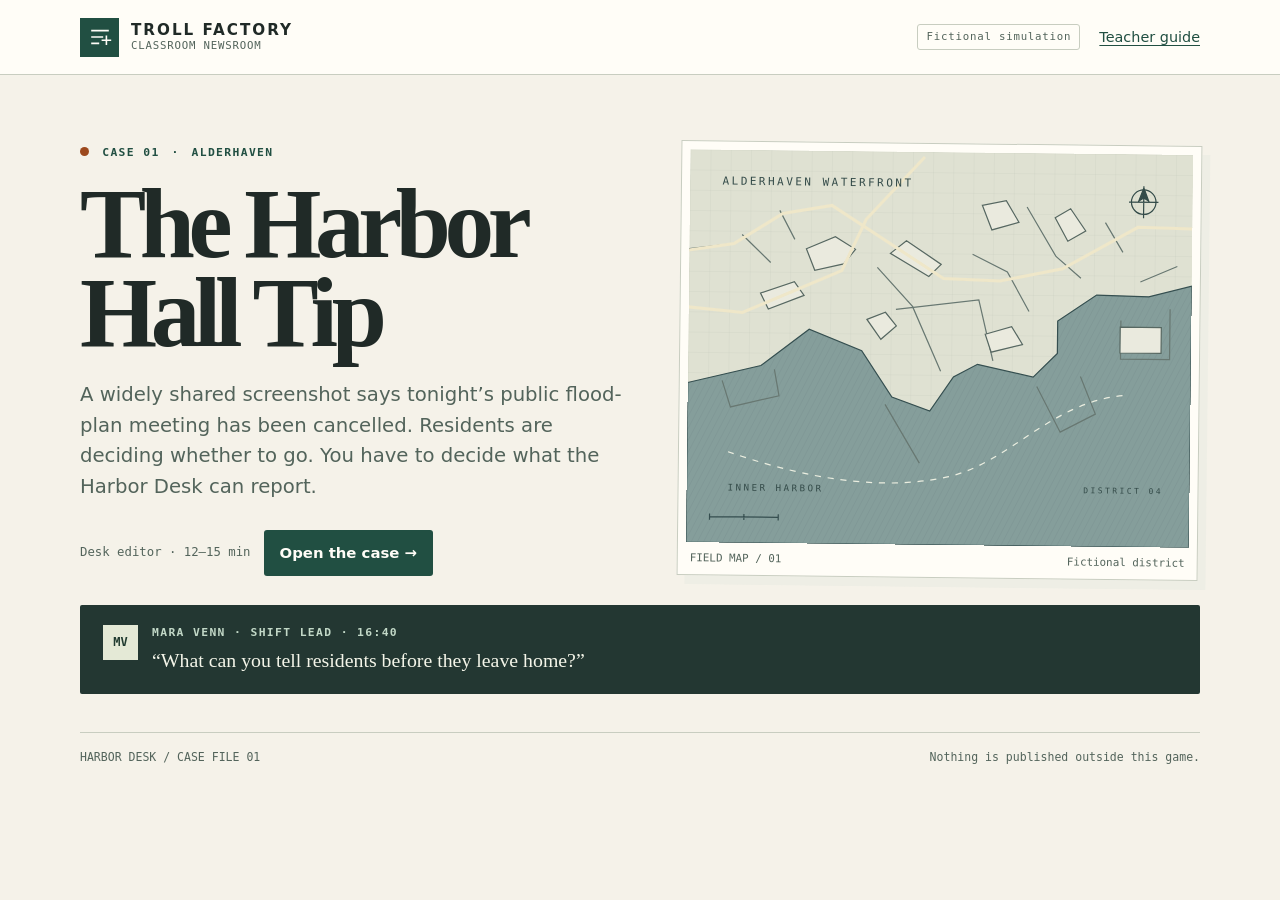
==== site/index.html @ e2b2c2e3 "Build the complete Harbor Hall classroom episode Refs #1. Original scenario, evidence desk, editoria" ====
<!doctype html>
<html lang="en">
<head><meta charset="utf-8"><meta name="viewport" content="width=device-width, initial-scale=1"><meta name="color-scheme" content="light dark"><meta name="referrer" content="no-referrer"><title>Troll Factory | The Harbor Hall Tip</title><link rel="stylesheet" href="assets/newsroom.css"><script defer src="episodes/harbor-hall.js"></script><script defer src="assets/engine.js"></script><script defer src="assets/desk.js"></script></head>
<body><a class="skip" href="#desk">Skip to case</a><header class="mast"><div class="shell mast-inner"><div class="wordmark"><span class="mark" aria-hidden="true"><svg viewBox="0 0 30 30" fill="none"><path d="M5 7h20M5 15h13M5 23h8M23 14v10m-5-5h10" stroke="currentColor" stroke-width="2" stroke-linecap="square"/></svg></span><div><strong>TROLL FACTORY</strong><span>CLASSROOM NEWSROOM</span></div></div><div class="mast-end"><span class="sim-pill">Fictional simulation</span><a class="teacher-link" href="teacher.html">Teacher guide</a></div></div></header>
<div class="shell workflow" id="workflow" hidden><ol aria-label="Case progress" id="progress"></ol><button id="restart" class="ghost" type="button">Restart</button></div>
<main class="shell" id="desk" tabindex="-1"><noscript><p>Enable JavaScript in your browser to play this offline case.</p></noscript></main>
<footer class="shell footer"><span>HARBOR DESK <span aria-hidden="true">/</span> CASE FILE 01</span><span>Nothing is published outside this game.</span></footer>
<dialog id="confirm"><form method="dialog"><h2>Restart this case?</h2><p>Your current desk work will be cleared.</p><div class="actions"><button class="secondary" value="cancel">Keep playing</button><button class="primary" value="restart">Restart case</button></div></form></dialog>
</body></html>
---- site/assets/newsroom.css ----
:root{color-scheme:light;--bg:#f5f2e9;--paper:#fffdf7;--ink:#202a27;--muted:#53645b;--line:#c8cdc0;--soft:#eeeee5;--green:#214f42;--lift:#dce9dd;--dark:#233732;--on-dark:#f4f5e9;--amber:#9c491d;--focus:#9a420e;--headline:Georgia,'Times New Roman',serif;--sans:system-ui,-apple-system,'Segoe UI',sans-serif;--mono:ui-monospace,'Cascadia Code',Consolas,monospace}
@media(prefers-color-scheme:dark){:root{color-scheme:dark;--bg:#172321;--paper:#202f2b;--ink:#f2f1e7;--muted:#b9c9bd;--line:#53665c;--soft:#253631;--green:#b8dfc4;--lift:#354c41;--dark:#273c34;--on-dark:#f3f4e9;--amber:#ffb481;--focus:#ffc493}}
*,*::before,*::after{box-sizing:border-box}html{scroll-padding-top:12px}body{margin:0;background:var(--bg);color:var(--ink);font:400 16px/1.56 var(--sans)}
[hidden]{display:none!important}.shell{width:min(1120px,calc(100% - 72px));margin-inline:auto}a{color:var(--green);text-underline-offset:.21em}button,select{font:inherit}button{cursor:pointer}button[disabled]{cursor:not-allowed;opacity:.57}
:focus-visible{outline:3px solid var(--focus);outline-offset:3px}h1:focus,h2:focus,[tabindex="-1"]:not(.skip):focus{outline:0}h1,h2,h3,p,li,blockquote{overflow-wrap:break-word}h1,h2,h3{margin:0}p{margin:.6em 0 0}h2{font:700 clamp(1.45rem,2.6vw,2rem)/1.2 var(--headline)}h3{font:700 1.16rem/1.27 var(--headline)}.sr,.skip:not(:focus){position:absolute;width:1px;height:1px;overflow:hidden;clip-path:inset(50%)}.skip:focus{position:absolute;z-index:5;top:8px;left:8px;background:var(--paper);padding:12px}
.mast{border-bottom:1px solid var(--line);background:var(--paper)}.mast-inner{min-height:74px;display:flex;align-items:center;justify-content:space-between;gap:14px}.wordmark,.mast-end{display:flex;align-items:center;gap:12px}.wordmark strong,.wordmark span:not(.mark){display:block}.wordmark strong{font-size:.95rem;letter-spacing:.13em;white-space:nowrap;line-height:1.2}.wordmark div span,.sim-pill{font:500 .67rem/1.34 var(--mono);letter-spacing:.074em;color:var(--muted)}.mark{width:39px;height:39px;background:var(--green);color:var(--paper);display:grid;place-items:center;flex:none}.mark svg{width:24px}.mast-end{gap:19px}.sim-pill{padding:5px 8px;border:1px solid var(--line);border-radius:3px}.teacher-link{font-size:.9rem;white-space:nowrap;display:inline-flex;align-items:center;min-height:44px}
#desk{min-height:55vh}.hero{display:grid;grid-template-columns:1.05fr 1fr;margin-block:68px 27px;gap:52px;align-items:center}.hero h1{font:700 clamp(3.75rem,7.75vw,7.1rem)/.9 var(--headline);letter-spacing:-.065em;margin:.18em 0 .23em}.kicker{margin:0;color:var(--green);font:700 .71rem/1.4 var(--mono);letter-spacing:.12em;text-transform:uppercase}.kicker i{display:inline-block;width:9px;height:9px;border-radius:50%;background:var(--amber);margin-right:5px}.kicker span{margin-inline:.32em}.lede{font-size:clamp(1.07rem,2vw,1.23rem);line-height:1.56;max-width:53ch;color:var(--muted);margin:.75rem 0 0}.hero .actions{margin-top:27px}.seat{color:var(--muted);font:.77rem/1.4 var(--mono)}.map{margin:0;border:1px solid var(--line);padding:8px;background:var(--paper);transform:rotate(.65deg);box-shadow:8px 9px 0 var(--soft)}.map img{width:100%;height:auto;display:block}.map figcaption{display:flex;flex-wrap:wrap;justify-content:space-between;gap:2px 10px;padding:8px 4px 1px;color:var(--muted);font:.68rem/1.4 var(--mono)}
.wire{background:var(--dark);color:var(--on-dark);padding:20px 23px;display:flex;align-items:flex-start;gap:14px;border-radius:2px}.wire .kicker{color:#c2d8c7}.wire q{display:block;font:400 clamp(1rem,2.3vw,1.24rem)/1.45 var(--headline);margin-top:5px}.call-sign{display:grid;place-items:center;background:#e4e9d6;color:#203b30;width:35px;height:35px;flex:none;font:700 .75rem/1 var(--mono)}.brief-wire{margin-bottom:38px}
.workflow{display:flex;justify-content:space-between;align-items:center;gap:8px;margin-top:20px;padding-block:3px 12px;border-bottom:1px solid var(--line)}.workflow ol{list-style:none;display:flex;align-items:center;gap:clamp(9px,3vw,34px);margin:0;padding:0;color:var(--muted);font-size:.82rem}.workflow li{display:flex;align-items:center;gap:6px;white-space:nowrap}.workflow li span{font:700 .73rem/1 var(--mono);width:23px;height:23px;border:1px solid var(--line);display:grid;place-items:center;border-radius:50%}.workflow [aria-current]{font-weight:730;color:var(--ink)}.workflow [aria-current] span{background:var(--green);color:var(--paper);border-color:var(--green)}.workflow .complete span{background:var(--lift)}
.page-title{margin-block:29px 23px}.page-title h1{font:700 clamp(2.35rem,5.7vw,5rem)/1 var(--headline);letter-spacing:-.055em;margin:.14em 0}.page-title .lede{max-width:66ch}
.actions{display:flex;align-items:center;flex-wrap:wrap;gap:10px 13px;margin-top:15px}.primary,.secondary,.ghost,.link-button{display:inline-flex;align-items:center;justify-content:center;min-height:46px;text-align:center;padding:9px 15px;border:1px solid transparent;border-radius:3px;font-weight:690;font-size:.93rem;text-decoration:none;line-height:1.22}.primary{background:var(--green);color:var(--paper)}.primary:not([disabled]):hover{outline:2px solid var(--green);outline-offset:2px}.secondary{border-color:var(--line);background:var(--paper);color:var(--ink)}.secondary:not([disabled]):hover,.ghost:not([disabled]):hover{background:var(--lift)}.ghost{background:transparent;color:var(--green)}.footer{border-top:1px solid var(--line);margin-top:35px;padding-block:16px 24px;display:flex;flex-wrap:wrap;justify-content:space-between;gap:5px 15px;font:.72rem/1.4 var(--mono);color:var(--muted)}
.evidence-grid{display:grid;grid-template-columns:minmax(250px,.75fr) minmax(0,1.35fr);gap:17px}.sources,.reader,.compare,.judge,.record,.followup{border:1px solid var(--line);background:var(--paper);padding:19px 22px}.sources ul{margin:10px 0 0;padding:0;list-style:none}.sources li+li{border-top:1px solid var(--line)}.panel-heading{display:flex;align-items:flex-start;justify-content:space-between;gap:9px}.panel-heading h2{margin-top:3px}.count{color:var(--muted);font:.7rem/1.4 var(--mono);white-space:nowrap;padding-top:3px}.source-button{width:100%;min-height:58px;border:0;border-inline-start:3px solid transparent;background:transparent;color:var(--ink);padding:7px 5px 7px 7px;display:grid;grid-template-columns:30px minmax(0,1fr) auto;align-items:center;gap:9px;text-align:left}.source-button:hover,.source-button.selected{background:var(--soft);border-inline-start-color:var(--green)}.source-button strong,.source-button small{display:block}.source-button strong{font-size:.94rem}.source-button small{font-size:.75rem;color:var(--muted)}.source-glyph{display:grid;place-items:center;width:28px;height:28px;background:var(--lift);color:var(--green);font:750 1.1rem var(--mono)}.source-state{color:var(--green);font:650 .67rem/1.2 var(--mono)}.reader h2{margin:.22em 0}.reader .byline{font:.75rem/1.5 var(--mono);color:var(--muted);margin-top:4px}.reader blockquote{font:700 clamp(1.18rem,2.3vw,1.53rem)/1.4 var(--headline);border-inline-start:3px solid var(--amber);padding-inline-start:13px;margin:13px 0}.reader.no-source{display:flex;flex-direction:column;justify-content:center;min-height:185px;background:var(--soft)}.origin,.feedback,.keep{padding:11px 14px;background:var(--lift);border-inline-start:3px solid var(--green);margin-top:11px}.origin{font-size:.92rem}
.compare,.judge,.followup{margin-top:17px}.pair,.repairs{display:grid;grid-template-columns:1fr 1fr;gap:10px;margin-top:14px}.pair article,.empty,.repairs article{border:1px solid var(--line);background:var(--soft);padding:13px 14px}.pair h3{margin-top:3px}.pair p:not(.kicker){margin-top:4px}.pair small{display:block;color:var(--muted);padding-top:7px}.empty{min-height:57px;display:grid;place-items:center;color:var(--muted);font-size:.88rem;border-style:dashed}.compare-controls{display:flex;align-items:center;flex-wrap:wrap;gap:8px 14px;margin-top:14px}.compare-controls label{font-weight:620}
select{min-height:44px;min-width:0;color:var(--ink);border:1px solid var(--line);border-radius:3px;background:var(--paper);font-size:.96rem;padding:6px 10px}.judgement{display:grid;grid-template-columns:minmax(0,1fr) 171px;gap:10px;align-items:center;padding:10px 0;border-top:1px solid var(--line)}.judge p+.judgement,.transfer-sources+.judgement{margin-top:12px}.judge>.actions{justify-content:flex-end}
.choices{border:0;margin:0;padding:0;display:grid;gap:9px}.choice{display:grid;grid-template-columns:20px 1fr;gap:11px;background:var(--paper);border:1px solid var(--line);padding:14px 17px;cursor:pointer}.choice:hover,.choice:has(:checked){border-color:var(--green);background:var(--lift)}.choice input{accent-color:var(--green);margin:.34em 0 0}.choice strong,.choice span span,.choice-copy{display:block}.choice strong{font-family:var(--headline);font-size:1.3rem;line-height:1.2}.choice span span{color:var(--muted);font-size:.95rem;margin-top:3px}.choice-copy{color:var(--ink);margin-top:6px}.decision-actions{justify-content:space-between}.outcome-grid{display:grid;grid-template-columns:1fr .85fr;gap:14px}.record h2,.followup h2,.judge h2{margin-top:.2em}.record ul{margin:.45em 0 0;padding-left:1.3em}.impact{align-self:start}.muted{color:var(--muted)}.repairs article{display:flex;flex-direction:column;align-items:start;gap:3px}.repairs article button{margin-top:auto}.repairs .muted{margin-bottom:10px;font-size:.93rem}
.results,.transfer-sources{margin:12px 0 0;padding:0;list-style:none}.results li{display:grid;grid-template-columns:73px 1fr;align-items:start;gap:10px;padding:9px 0;border-top:1px solid var(--line)}.results p{margin:.2em 0 0}.result-tag{background:var(--lift);color:var(--green);padding:4px 5px;border-radius:2px;text-align:center;font:700 .69rem/1.3 var(--mono)}.result-tag.retry{background:var(--soft);color:var(--amber)}.transfer-sources li+li{border-top:1px solid var(--line)}.transfer-sources li{padding:8px 0}.transfer-sources p{margin:3px 0 0}.keep{margin-top:14px}dialog{width:min(400px,calc(100% - 32px));border:1px solid var(--line);background:var(--paper);color:var(--ink);padding:23px}dialog::backdrop{background:#111d1bc5}.static-doc{max-width:860px}.static-doc main{padding-block:33px}.static-doc section{border-top:1px solid var(--line);margin-block:19px;padding-top:15px}.static-doc li+li{margin-top:5px}
@media(max-width:830px){.shell{width:calc(100% - 44px)}.hero{gap:24px;margin-top:40px}.hero h1{font-size:clamp(3.3rem,9vw,6.8rem)}.map{transform:none}.evidence-grid{grid-template-columns:minmax(228px,.85fr) 1.15fr}.sources,.reader,.compare,.judge,.record,.followup{padding:14px 16px}}
@media(max-width:680px){.shell{width:calc(100% - 30px)}.hero,.evidence-grid,.outcome-grid{grid-template-columns:1fr;gap:12px}.hero{margin:32px 0 15px}.hero-copy{max-width:520px}.hero h1{font-size:clamp(3.2rem,12vw,4.8rem);line-height:.94}.hero .actions{margin-top:17px}.map{box-shadow:4px 4px 0 var(--soft)}.map img{aspect-ratio:2.44;object-fit:cover;object-position:50% 57%}.mast-inner{min-height:62px}.sim-pill{display:none}.mast-end{gap:0}.wordmark{gap:8px}.mark{width:34px;height:34px}.teacher-link{font-size:.79rem}.wire{padding:13px 14px}.workflow{margin-top:8px}.workflow li{gap:4px}.workflow li span{width:19px;height:19px;font-size:.66rem}.workflow ol{font-size:.69rem;gap:8px}.workflow .ghost{padding-inline:6px;font-size:.77rem}.page-title{margin-top:21px}.page-title h1{font-size:clamp(2.35rem,10vw,4.1rem)}.source-button{min-height:49px}.reader.no-source{min-height:auto}.footer{margin-top:26px}}
@media(max-width:420px){.mast-inner{width:calc(100% - 24px)}.wordmark strong{font-size:.8rem}.wordmark div span{font-size:.56rem}.shell{width:calc(100% - 24px)}.workflow ol{gap:5px}.workflow li span{display:none}.workflow [aria-current]{text-decoration:underline;text-underline-offset:4px}.pair,.repairs{grid-template-columns:1fr}.judgement{grid-template-columns:1fr;gap:5px}.judgement select{width:100%}.pair article{padding:9px 11px}.pair .empty{min-height:39px}.choice{padding:11px}.seat{font-size:.7rem}.hero h1{font-size:clamp(3rem,11.5vw,4.6rem)}}
@media print{body{background:#fff;color:#000}.mast,.footer,.no-print{display:none!important}.shell{width:100%;max-width:none}.static-doc main{padding:0}.static-doc section{break-inside:avoid}}
.back-to-sources{display:none;min-height:44px;align-items:center;font-size:.87rem}@media(max-width:680px){.back-to-sources{display:inline-flex}}
.coverage-tip{padding:11px 14px;margin:14px 0;background:var(--soft);border-inline-start:3px solid var(--green)}.coverage-tip p{margin:0}.coverage-tip .actions{margin-top:7px}.coverage-tip strong{color:var(--green)}
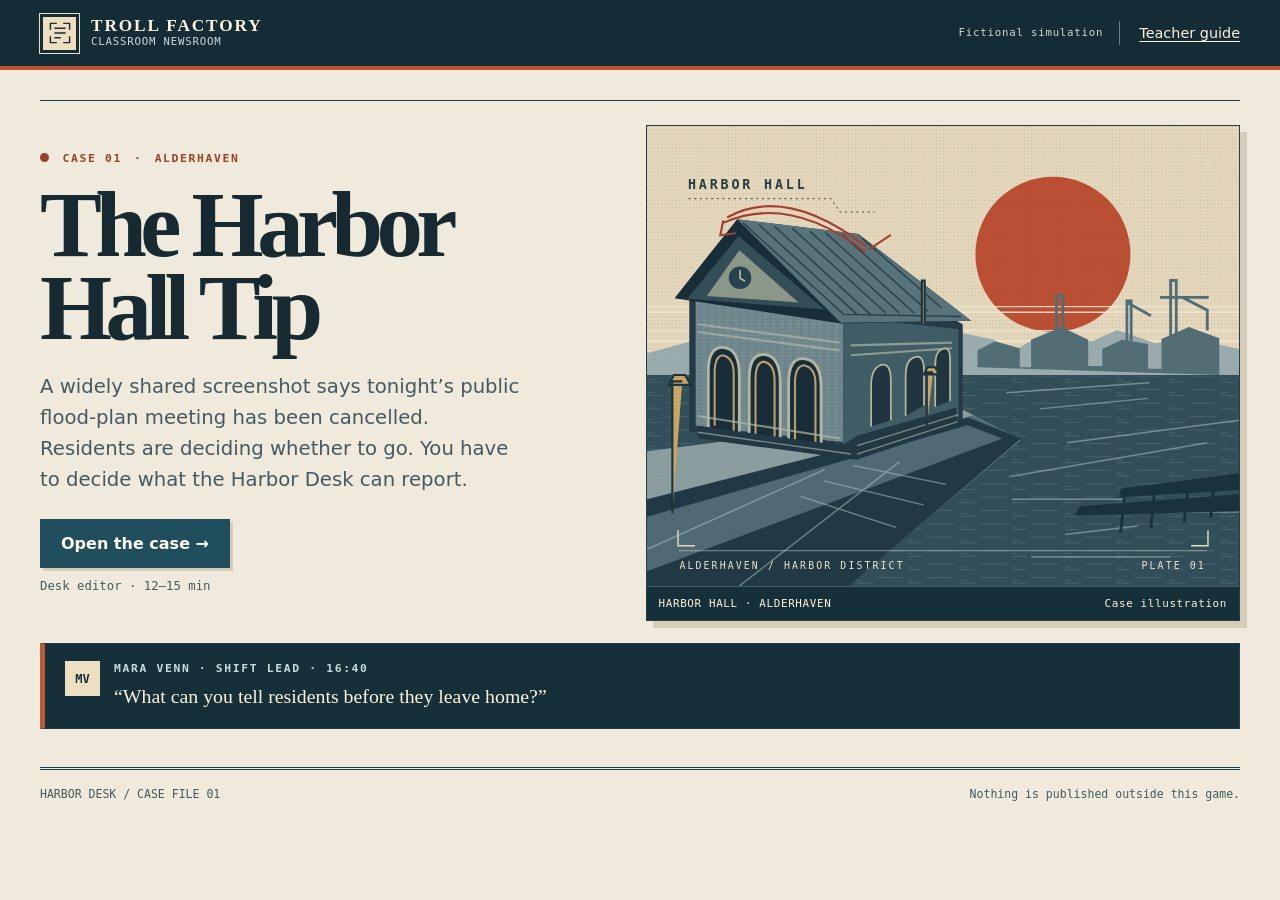
==== commit 16587d6d: "Redesign Harbor Hall as an illustrated newsroom desk" ====
--- a/site/index.html
+++ b/site/index.html
@@ -1,7 +1,7 @@
 <!doctype html>
 <html lang="en">
 <head><meta charset="utf-8"><meta name="viewport" content="width=device-width, initial-scale=1"><meta name="color-scheme" content="light dark"><meta name="referrer" content="no-referrer"><title>Troll Factory | The Harbor Hall Tip</title><link rel="stylesheet" href="assets/newsroom.css"><script defer src="episodes/harbor-hall.js"></script><script defer src="assets/engine.js"></script><script defer src="assets/desk.js"></script></head>
-<body><a class="skip" href="#desk">Skip to case</a><header class="mast"><div class="shell mast-inner"><div class="wordmark"><span class="mark" aria-hidden="true"><svg viewBox="0 0 30 30" fill="none"><path d="M5 7h20M5 15h13M5 23h8M23 14v10m-5-5h10" stroke="currentColor" stroke-width="2" stroke-linecap="square"/></svg></span><div><strong>TROLL FACTORY</strong><span>CLASSROOM NEWSROOM</span></div></div><div class="mast-end"><span class="sim-pill">Fictional simulation</span><a class="teacher-link" href="teacher.html">Teacher guide</a></div></div></header>
+<body><a class="skip" href="#desk">Skip to case</a><header class="mast"><div class="shell mast-inner"><div class="wordmark"><span class="mark" aria-hidden="true"><svg viewBox="0 0 30 30" fill="none"><path d="M3 11V3h8m8 0h8v8m0 8v8h-8m-8 0H3v-8M8 9h14M8 15h14M8 21h8" stroke="currentColor" stroke-width="1.8"/></svg></span><div><strong>TROLL FACTORY</strong><span>CLASSROOM NEWSROOM</span></div></div><div class="mast-end"><span class="sim-pill">Fictional simulation</span><a class="teacher-link" href="teacher.html">Teacher guide</a></div></div></header>
 <div class="shell workflow" id="workflow" hidden><ol aria-label="Case progress" id="progress"></ol><button id="restart" class="ghost" type="button">Restart</button></div>
 <main class="shell" id="desk" tabindex="-1"><noscript><p>Enable JavaScript in your browser to play this offline case.</p></noscript></main>
 <footer class="shell footer"><span>HARBOR DESK <span aria-hidden="true">/</span> CASE FILE 01</span><span>Nothing is published outside this game.</span></footer>
--- a/site/assets/newsroom.css
+++ b/site/assets/newsroom.css
@@ -1,5 +1,5 @@
-:root{color-scheme:light;--bg:#f5f2e9;--paper:#fffdf7;--ink:#202a27;--muted:#53645b;--line:#c8cdc0;--soft:#eeeee5;--green:#214f42;--lift:#dce9dd;--dark:#233732;--on-dark:#f4f5e9;--amber:#9c491d;--focus:#9a420e;--headline:Georgia,'Times New Roman',serif;--sans:system-ui,-apple-system,'Segoe UI',sans-serif;--mono:ui-monospace,'Cascadia Code',Consolas,monospace}
-@media(prefers-color-scheme:dark){:root{color-scheme:dark;--bg:#172321;--paper:#202f2b;--ink:#f2f1e7;--muted:#b9c9bd;--line:#53665c;--soft:#253631;--green:#b8dfc4;--lift:#354c41;--dark:#273c34;--on-dark:#f3f4e9;--amber:#ffb481;--focus:#ffc493}}
+:root{color-scheme:light;--headline:Georgia,"Times New Roman",serif;--sans:system-ui,-apple-system,"Segoe UI",sans-serif;--mono:ui-monospace,"Cascadia Code",Consolas,monospace}
+@media(prefers-color-scheme:dark){:root{color-scheme:dark}}
 *,*::before,*::after{box-sizing:border-box}html{scroll-padding-top:12px}body{margin:0;background:var(--bg);color:var(--ink);font:400 16px/1.56 var(--sans)}
 [hidden]{display:none!important}.shell{width:min(1120px,calc(100% - 72px));margin-inline:auto}a{color:var(--green);text-underline-offset:.21em}button,select{font:inherit}button{cursor:pointer}button[disabled]{cursor:not-allowed;opacity:.57}
 :focus-visible{outline:3px solid var(--focus);outline-offset:3px}h1:focus,h2:focus,[tabindex="-1"]:not(.skip):focus{outline:0}h1,h2,h3,p,li,blockquote{overflow-wrap:break-word}h1,h2,h3{margin:0}p{margin:.6em 0 0}h2{font:700 clamp(1.45rem,2.6vw,2rem)/1.2 var(--headline)}h3{font:700 1.16rem/1.27 var(--headline)}.sr,.skip:not(:focus){position:absolute;width:1px;height:1px;overflow:hidden;clip-path:inset(50%)}.skip:focus{position:absolute;z-index:5;top:8px;left:8px;background:var(--paper);padding:12px}
@@ -20,3 +20,135 @@
 @media print{body{background:#fff;color:#000}.mast,.footer,.no-print{display:none!important}.shell{width:100%;max-width:none}.static-doc main{padding:0}.static-doc section{break-inside:avoid}}
 .back-to-sources{display:none;min-height:44px;align-items:center;font-size:.87rem}@media(max-width:680px){.back-to-sources{display:inline-flex}}
 .coverage-tip{padding:11px 14px;margin:14px 0;background:var(--soft);border-inline-start:3px solid var(--green)}.coverage-tip p{margin:0}.coverage-tip .actions{margin-top:7px}.coverage-tip strong{color:var(--green)}
+
+.pair .pair-trace{margin-top:8px}.pair .pair-origin{margin-top:9px;padding:8px 10px;font-size:.82rem}
+
+/* Harbor Desk art direction. The illustration sets the palette; the evidence
+   keeps the same visual weight regardless of where it came from. */
+:root {
+  --bg:#f0eadc; --paper:#fffaf0; --ink:#172a32; --muted:#455962;
+  --line:#a2a5a0; --soft:#e7e3d7; --green:#204e5d; --lift:#d9e8e7;
+  --dark:#16303a; --on-dark:#fff2db; --amber:#984227; --focus:#a13624;
+  --rule:#233e47; --print-edge:#d5ccba; --grid:rgba(55,74,78,.09);
+}
+@media (prefers-color-scheme:dark) {
+  :root {
+    --bg:#13252d; --paper:#1c323b; --ink:#f3ead7; --muted:#bfced0;
+    --line:#627982; --soft:#233a43; --green:#b8e3e7; --lift:#274853;
+    --dark:#0d1c23; --on-dark:#fcf0d9; --amber:#ffaf92; --focus:#ffae8b;
+    --rule:#88aeb5; --print-edge:#0c1c24; --grid:rgba(185,210,211,.08);
+  }
+}
+.shell { width:min(1200px,calc(100% - 72px)); }
+.mast { color:#fff2db;background:#142c36;border-bottom:4px solid #b95436; }
+.mast-inner { min-height:66px; }
+.mark { background:#efdfc1;color:#162e38;box-shadow:inset 0 0 0 3px #142c36,0 0 0 1px #efdfc1;width:39px;height:39px; }
+.wordmark strong { font:700 1.08rem/1.1 var(--headline);letter-spacing:.11em; }
+.wordmark div span,.mast .sim-pill { color:#d0d9d6; }
+.sim-pill { border:0;border-inline-end:1px solid #688089;border-radius:0;padding-inline:0 16px; }
+.mast a { color:#fff2db; }
+.mast :focus-visible { outline-color:#fbb28c; }
+.kicker { letter-spacing:.145em; }
+.hero { grid-template-columns:minmax(0,1fr) minmax(0,1.09fr);gap:clamp(28px,4.7vw,68px);margin:30px 0 22px;padding-top:24px;border-top:1px solid var(--rule); }
+.hero h1 { font-size:clamp(3.8rem,7.25vw,7.15rem);line-height:.89;letter-spacing:-.071em;margin:.19em 0 .25em; }
+.hero .kicker { color:var(--amber); }
+.hero .lede { max-width:39ch; }
+.hero .actions { margin-top:24px;align-items:flex-start;gap:10px;flex-direction:column-reverse; }
+.hero .seat { color:var(--muted); }
+.hero .primary { font-size:1rem;padding:12px 20px;min-height:49px; }
+.map { padding:0;transform:none;background:var(--dark);border:1px solid var(--rule);color:var(--on-dark);box-shadow:7px 7px 0 var(--print-edge); }
+.map img { aspect-ratio:840/652;width:100%;height:auto;object-fit:cover; }
+.map figcaption { color:inherit;padding:9px 12px;border-top:1px solid #768b8c80;letter-spacing:.06em; }
+.wire { border:1px solid var(--rule);border-inline-start:5px solid #bb5b3c;border-radius:0;padding:17px 20px; }
+.wire .kicker { color:#c6ddde; }
+.call-sign { background:#ede0c2;color:#172d36; }
+.footer { margin-top:24px;border-top:3px double var(--rule); }
+.workflow { margin-top:11px;padding:0 0 9px;border-bottom:3px double var(--rule); }
+.workflow ol { gap:clamp(9px,3vw,43px); }
+.workflow li span { border-radius:0; }
+.page-title { margin:22px 0 19px; }
+.page-title h1 { font-size:clamp(2.9rem,5.8vw,5.15rem);line-height:.97;margin:.08em 0 .12em; }
+.page-title .lede { margin-top:.5rem; }
+.primary,.secondary,.ghost,.link-button,select { border-radius:0; }
+.primary { box-shadow:3px 3px 0 var(--print-edge); }
+.primary:not([disabled]):hover { box-shadow:3px 3px 0 var(--amber); }
+.secondary { border-color:var(--rule); }
+.secondary[aria-pressed="true"] { background:var(--lift);border-color:var(--green); }
+.evidence-grid { grid-template-columns:minmax(285px,.77fr) minmax(0,1.55fr);gap:clamp(12px,2vw,26px);align-items:start; }
+.sources,.reader,.compare,.judge,.record,.followup { border-top:3px solid var(--rule);box-shadow:3px 3px 0 var(--print-edge); }
+.sources { background:var(--soft);padding:17px; }
+.sources .panel-heading { align-items:center; }
+.sources ul { border-top:1px solid var(--line); }
+.source-button { min-height:64px;padding:8px 5px;gap:10px; }
+.source-button.selected,.source-button:hover { background:var(--paper); }
+.source-glyph { background:transparent;color:var(--muted);border:1px solid var(--line);font:.73rem/1 var(--mono); }
+.source-button.selected .source-glyph { background:var(--green);color:var(--paper);border-color:var(--green); }
+.source-button strong { font-size:.92rem; }
+.source-button small { font-size:.77rem; }
+.source-state { font-size:.67rem;white-space:nowrap; }
+.count { border:1px solid var(--line);padding:3px 6px; }
+.reader { padding:clamp(15px,2vw,27px); }
+.reader .kicker { color:var(--amber); }
+.reader.no-source { min-height:308px;background-image:repeating-linear-gradient(0deg,var(--grid) 0 1px,transparent 1px 24px),repeating-linear-gradient(90deg,var(--grid) 0 1px,transparent 1px 24px); }
+.reader.no-source p:not(.kicker) { max-width:42ch; }
+.evidence-document { margin:15px 0 12px;background:var(--soft);border:1px solid var(--line);padding:0 15px 15px; }
+.reader .byline { display:flex;align-items:center;gap:8px;min-height:42px;margin:0;border-bottom:1px solid var(--line);padding-block:3px; }
+.byline span { font:700 1.12rem var(--mono);color:var(--green); }
+.reader blockquote { margin:13px 0 0;padding:0;border:0;font-weight:500; }
+.reader[data-source-kind="paper"] .evidence-document { border-top:3px double var(--rule); }
+.reader[data-source-kind="note"] .evidence-document { border-inline-start:3px solid var(--rule); }
+.reader[data-source-kind="door"] .evidence-document { border-top-style:dashed; }
+.reader[data-source-kind="post"] .evidence-document { border-bottom-style:dashed; }
+.source-context { color:var(--muted);font-size:.94rem; }
+.compare,.judge,.followup { margin-top:20px; }
+.pair { gap:13px; }
+.pair article { border-top:2px solid var(--rule); }
+.empty { min-height:85px;background:var(--bg); }
+.choice { border-inline-start:3px solid var(--line);padding:14px 17px; }
+.choice:has(:checked) { border-inline-start:3px solid var(--green); }
+.choice-copy { font-family:var(--headline);font-size:1.1rem; }
+.record { border-top:5px double var(--rule); }
+.result-tag { border:1px solid currentColor;border-radius:0; }
+@media(max-width:850px) {
+  .shell { width:calc(100% - 36px); }
+  .hero { gap:23px;margin-top:22px;padding-top:20px; }
+  .hero h1 { font-size:clamp(3.45rem,8.5vw,5.5rem); }
+  .evidence-grid { grid-template-columns:minmax(243px,.85fr) minmax(0,1.15fr); }
+  .sources { padding:13px; }
+}
+@media(max-width:680px) {
+  .shell { width:calc(100% - 30px); }
+  .mast-inner { min-height:56px; }
+  .hero,.evidence-grid { grid-template-columns:1fr;gap:15px; }
+  .hero { margin:17px 0 14px;padding-top:13px; }
+  .hero h1 { font-size:clamp(3.35rem,14vw,5.5rem);letter-spacing:-.056em; }
+  .hero .actions { flex-direction:row;align-items:center;margin-top:16px;gap:12px; }
+  .hero .lede { font-size:1rem; }
+  .map { box-shadow:4px 4px 0 var(--print-edge); }
+  .map img { aspect-ratio:2.05;object-position:50% 39%; }
+  .map figcaption { padding:6px 8px;font-size:.62rem; }
+  .wire { padding:12px; }
+  .workflow { margin-top:6px; }
+  .workflow ol { gap:9px; }
+  .page-title { margin:15px 0; }
+  .page-title h1 { font-size:clamp(2.6rem,10vw,4.4rem); }
+  .source-button { min-height:52px; }
+  .reader.no-source { min-height:132px; }
+  .mast .mark { width:31px;height:31px; }
+}
+@media(max-width:374px) {
+  .shell { width:calc(100% - 24px); }
+  .wordmark strong { font-size:.85rem; }
+  .hero h1 { font-size:clamp(2.95rem,15vw,3.5rem); }
+  .hero .actions { column-gap:9px; }
+  .hero .primary { padding-inline:12px;font-size:.92rem; }
+  .workflow ol { gap:6px; }
+}
+@media(forced-colors:active) {
+  .mark,.primary,.source-button.selected,.reader,.choice:has(:checked) { border:2px solid ButtonText; }
+}
+@media print {
+  :root { color-scheme:light;--paper:#fff;--ink:#000;--muted:#333;--line:#aaa;--green:#172a32; }
+  .shell { width:100%; }
+  .sources,.reader,.compare,.judge,.record,.followup { box-shadow:none; }
+}
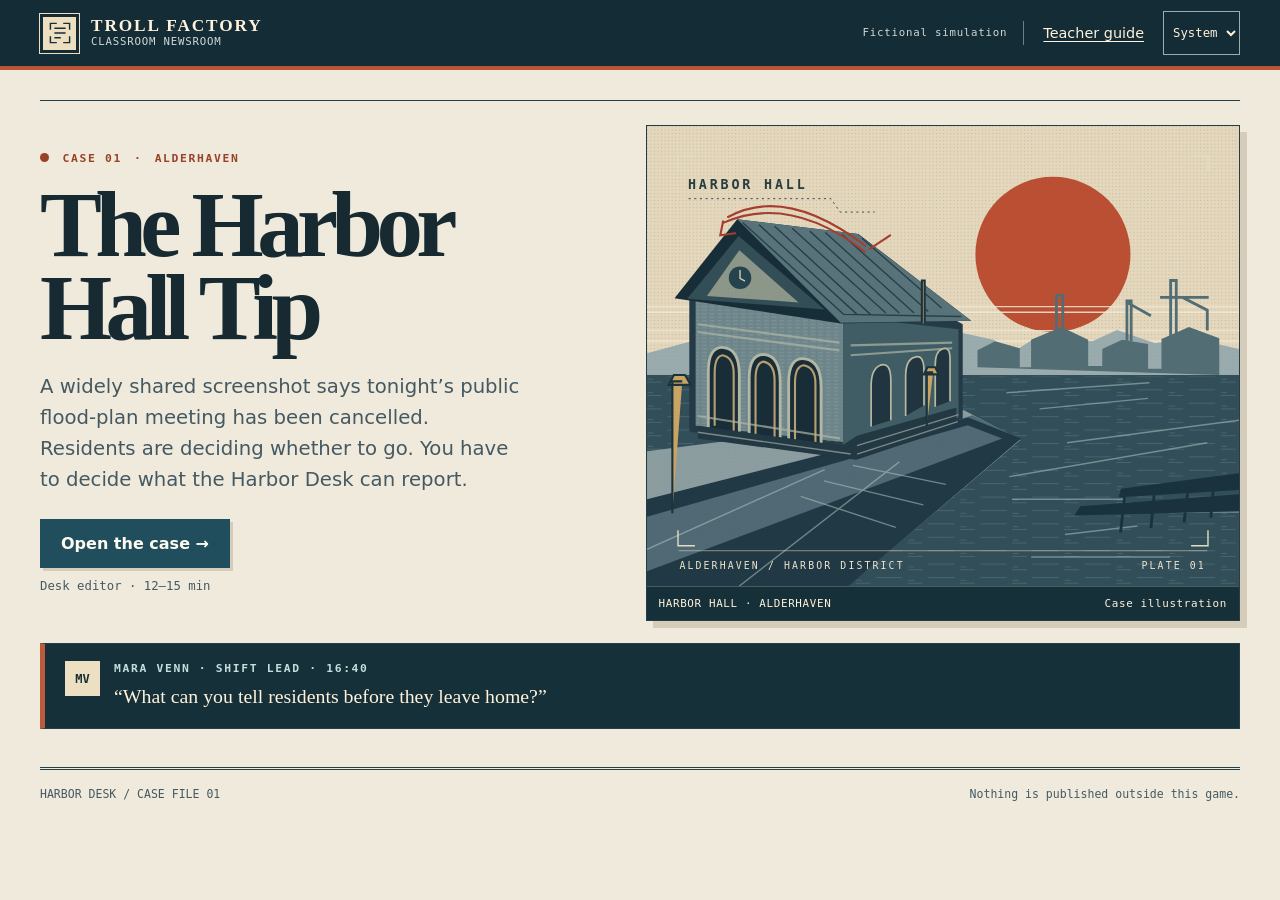
==== commit e4fc2bd9: "Add Light, Dark, and System appearance to Troll Factory" ====
--- a/site/index.html
+++ b/site/index.html
@@ -1,7 +1,7 @@
 <!doctype html>
 <html lang="en">
-<head><meta charset="utf-8"><meta name="viewport" content="width=device-width, initial-scale=1"><meta name="color-scheme" content="light dark"><meta name="referrer" content="no-referrer"><title>Troll Factory | The Harbor Hall Tip</title><link rel="stylesheet" href="assets/newsroom.css"><script defer src="episodes/harbor-hall.js"></script><script defer src="assets/engine.js"></script><script defer src="assets/desk.js"></script></head>
-<body><a class="skip" href="#desk">Skip to case</a><header class="mast"><div class="shell mast-inner"><div class="wordmark"><span class="mark" aria-hidden="true"><svg viewBox="0 0 30 30" fill="none"><path d="M3 11V3h8m8 0h8v8m0 8v8h-8m-8 0H3v-8M8 9h14M8 15h14M8 21h8" stroke="currentColor" stroke-width="1.8"/></svg></span><div><strong>TROLL FACTORY</strong><span>CLASSROOM NEWSROOM</span></div></div><div class="mast-end"><span class="sim-pill">Fictional simulation</span><a class="teacher-link" href="teacher.html">Teacher guide</a></div></div></header>
+<head><meta charset="utf-8"><meta name="viewport" content="width=device-width, initial-scale=1"><meta name="color-scheme" content="light dark"><meta name="referrer" content="no-referrer"><title>Troll Factory | The Harbor Hall Tip</title><script src="assets/theme.js"></script><link rel="stylesheet" href="assets/newsroom.css"><script defer src="episodes/harbor-hall.js"></script><script defer src="assets/engine.js"></script><script defer src="assets/desk.js"></script></head>
+<body><a class="skip" href="#desk">Skip to case</a><header class="mast"><div class="shell mast-inner"><div class="wordmark"><span class="mark" aria-hidden="true"><svg viewBox="0 0 30 30" fill="none"><path d="M3 11V3h8m8 0h8v8m0 8v8h-8m-8 0H3v-8M8 9h14M8 15h14M8 21h8" stroke="currentColor" stroke-width="1.8"/></svg></span><div><strong>TROLL FACTORY</strong><span>CLASSROOM NEWSROOM</span></div></div><div class="mast-end"><span class="sim-pill">Fictional simulation</span><a class="teacher-link" href="teacher.html">Teacher guide</a><label class="site-theme" data-theme-control hidden><span class="sr">Appearance</span><select id="site-theme"><option value="system">System</option><option value="light">Light</option><option value="dark">Dark</option></select></label></div></div></header>
 <div class="shell workflow" id="workflow" hidden><ol aria-label="Case progress" id="progress"></ol><button id="restart" class="ghost" type="button">Restart</button></div>
 <main class="shell" id="desk" tabindex="-1"><noscript><p>Enable JavaScript in your browser to play this offline case.</p></noscript></main>
 <footer class="shell footer"><span>HARBOR DESK <span aria-hidden="true">/</span> CASE FILE 01</span><span>Nothing is published outside this game.</span></footer>
--- a/site/assets/newsroom.css
+++ b/site/assets/newsroom.css
@@ -152,3 +152,38 @@
   .shell { width:100%; }
   .sources,.reader,.compare,.judge,.record,.followup { box-shadow:none; }
 }
+
+/* Native appearance picker. Avoid a separate modal or any saved student state. */
+:root[data-theme="light"] {
+  color-scheme:light;--bg:#f0eadc;--paper:#fffaf0;--ink:#172a32;--muted:#455962;
+  --line:#a2a5a0;--soft:#e7e3d7;--green:#204e5d;--lift:#d9e8e7;
+  --dark:#16303a;--on-dark:#fff2db;--amber:#984227;--focus:#a13624;
+  --rule:#233e47;--print-edge:#d5ccba;--grid:rgba(55,74,78,.09);
+}
+:root[data-theme="dark"] {
+  color-scheme:dark;--bg:#13252d;--paper:#1c323b;--ink:#f3ead7;--muted:#bfced0;
+  --line:#627982;--soft:#233a43;--green:#b8e3e7;--lift:#274853;
+  --dark:#0d1c23;--on-dark:#fcf0d9;--amber:#ffaf92;--focus:#ffae8b;
+  --rule:#88aeb5;--print-edge:#0c1c24;--grid:rgba(185,210,211,.08);
+}
+.site-theme { display:inline-flex; }
+.site-theme select { min-height:44px;padding:4px 5px;font:.77rem/1.1 var(--mono);border-color:var(--line); }
+.mast .site-theme select { color:#fff2db;background:#142c36;border-color:#9badaf;color-scheme:dark; }
+.static-doc > header { display:flex;gap:14px;align-items:center;justify-content:space-between;padding-top:10px; }
+@media(max-width:680px) {
+  .mast-end { gap:7px; }
+  .mast .site-theme select { font-size:.7rem;padding-inline:3px; }
+}
+@media(max-width:420px) {
+  .mast-inner { gap:6px; }
+  .mast .wordmark { gap:5px; }
+  .mast .wordmark strong { font-size:.83rem;letter-spacing:.065em; }
+  .mast .wordmark div span { font-size:.54rem; }
+  .mast .teacher-link { font-size:.72rem; }
+}
+@media(max-width:374px) {
+  .mast .wordmark strong { font-size:.75rem; }
+}
+@media print {
+  :root[data-theme] { color-scheme:light;--paper:#fff;--ink:#000;--muted:#333;--line:#aaa;--green:#172a32; }
+}
